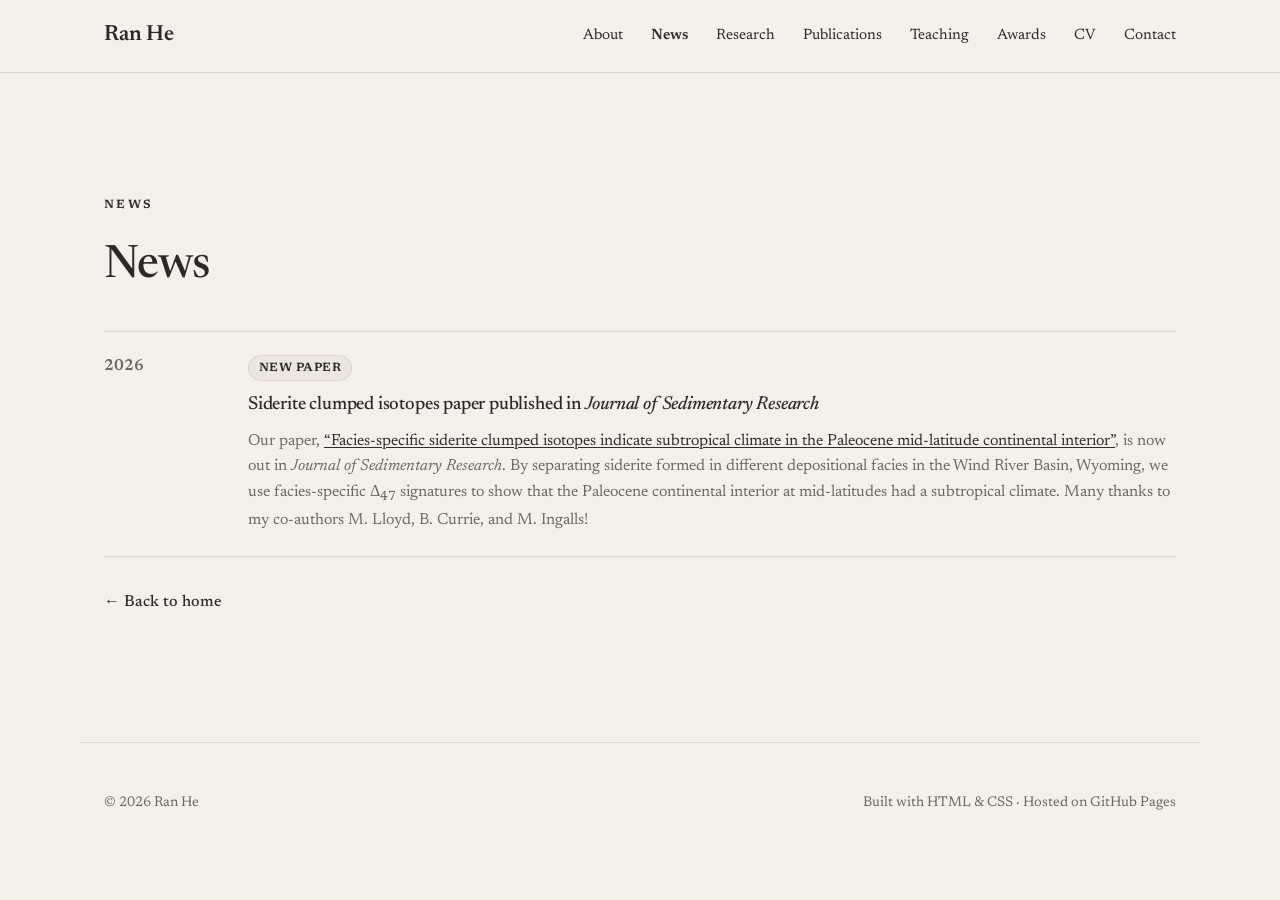
==== news.html @ 81db4480 "Add files via upload" ====
<!DOCTYPE html>
<html lang="en">
<head>
  <link rel="preconnect" href="https://fonts.googleapis.com">
  <link rel="preconnect" href="https://fonts.gstatic.com" crossorigin>
  <link href="https://fonts.googleapis.com/css2?family=Newsreader:ital,opsz,wght@0,6..72,300..700;1,6..72,300..600&display=swap" rel="stylesheet">
  <meta charset="UTF-8">
  <meta name="viewport" content="width=device-width, initial-scale=1.0">

  <title>News | Ran He</title>
  <meta name="description" content="News and updates from Ran He">

  <link rel="stylesheet" href="style.css">

  <!-- ===== Warm stone theme: overrides the colors in style.css ===== -->
  <style>
    :root {
      --sky-bg:          #f3f0eb;  /* page background (warm ivory) */
      --sky-surface:     #faf8f4;  /* cards */
      --sky-tint:        #ebe6de;  /* light stone panels */
      --sky-border:      #ddd6ca;
      --sky-accent:      #8c7f6c;  /* taupe accent */
      --sky-accent-dark: #2e2d2b;  /* links, buttons, labels (charcoal) */
      --sky-ink:         #2b2a28;  /* main text */
      --sky-muted:       #6d675f;  /* secondary text */
    }

    body { background: var(--sky-bg); color: var(--sky-ink); }

    nav { background: rgba(243, 240, 235, 0.94); border-bottom: 1px solid var(--sky-border); }
    nav a, .name, .nav-links a { color: var(--sky-ink); }
    .nav-links a:hover { color: var(--sky-accent-dark); }

    h1, h2, h3 { color: var(--sky-ink); }
    .eyebrow, .section-label, .number, .year { color: var(--sky-accent-dark); }
    .hero-description, .section-intro, .journal { color: var(--sky-muted); }

    .button.primary {
      background: var(--sky-accent-dark);
      border-color: var(--sky-accent-dark);
      color: #fff;
    }
    .button.primary:hover { background: #111; border-color: #111; }
    /* Secondary button now matches the primary (both filled) */
    .button.secondary {
      background: var(--sky-accent-dark);
      border: 1px solid var(--sky-accent-dark);
      color: #fff;
    }
    .button.secondary:hover { background: #111; border-color: #111; }

    .hero-card, .research-card { background: var(--sky-surface); border: 1px solid var(--sky-border); }
    .photo-placeholder { background: var(--sky-tint); color: var(--sky-accent-dark); overflow: hidden; padding: 0; }
    .photo-placeholder img { display: block; width: 100%; height: 100%; object-fit: cover; border-radius: inherit; }
    .cv-box { background: var(--sky-tint); border: 1px solid var(--sky-border); }
    .publication { border-color: var(--sky-border); }

    .contact-links a { color: var(--sky-accent-dark); border-color: var(--sky-border); }
    .contact-links a:hover { background: var(--sky-tint); }

    footer { color: var(--sky-muted); border-color: var(--sky-border); }

    /* Publication links */
    .section-intro a { color: var(--sky-accent-dark); text-decoration: underline; text-underline-offset: 2px; }
    .section-intro a:hover { color: #000; }
    .publication h3 a { color: inherit; text-decoration: none; }
    .publication h3 a:hover { color: var(--sky-accent-dark); text-decoration: underline; }

    /* Research project cards: 2 x 2 grid, 1 column on phones */
    .research-grid { display: grid; grid-template-columns: repeat(2, minmax(0, 1fr)); gap: 24px; }
    @media (max-width: 720px) { .research-grid { grid-template-columns: 1fr; } }
    .card-link { margin-top: 12px; }
    .card-link a { color: var(--sky-accent-dark); font-weight: 500; text-decoration: none; }
    .card-link a:hover { text-decoration: underline; }

    /* Merged TA entry */
    .ta-list { list-style: none; padding: 0; margin: 8px 0 0; }
    .ta-list li { padding: 6px 0; }
    .ta-list li strong { font-weight: 500; }
    .ta-list li p { margin: 4px 0 0; }

    /* ===== Mobile menu (☰ button + pop-up list) ===== */
    .nav-container { position: relative; }
    .menu-toggle {
      display: none;                      /* shown by script when the top links are hidden */
      margin-left: auto; width: 44px; height: 44px; padding: 0;
      background: transparent; border: 1px solid var(--sky-border); border-radius: 10px;
      cursor: pointer; align-items: center; justify-content: center; flex-direction: column; gap: 5px;
    }
    .menu-toggle span {
      display: block; width: 20px; height: 2px; border-radius: 2px;
      background: var(--sky-ink); transition: transform 0.2s, opacity 0.2s;
    }
    nav.links-hidden .menu-toggle { display: inline-flex; }
    nav.menu-open .menu-toggle span:nth-child(1) { transform: translateY(7px) rotate(45deg); }
    nav.menu-open .menu-toggle span:nth-child(2) { opacity: 0; }
    nav.menu-open .menu-toggle span:nth-child(3) { transform: translateY(-7px) rotate(-45deg); }

    .mobile-menu {
      display: none; position: absolute; right: 16px; top: calc(100% + 8px);
      min-width: 200px; padding: 8px; z-index: 200;
      background: var(--sky-surface); border: 1px solid var(--sky-border); border-radius: 14px;
      box-shadow: 0 12px 32px rgba(43, 42, 40, 0.12);
    }
    nav.menu-open .mobile-menu { display: block; }
    .mobile-menu a {
      display: block; padding: 11px 14px; border-radius: 9px;
      color: var(--sky-ink); text-decoration: none; font-size: 1rem;
    }
    .mobile-menu a:hover, .mobile-menu a:focus-visible { background: var(--sky-tint); color: var(--sky-accent-dark); }

    /* ===== News ===== */
    .news-list { list-style: none; padding: 0; margin: 8px 0 0; }
    .news-item {
      display: grid; grid-template-columns: 120px minmax(0, 1fr); gap: 24px;
      padding: 22px 0; border-top: 1px solid var(--sky-border);
    }
    .news-item:last-child { border-bottom: 1px solid var(--sky-border); }
    @media (max-width: 720px) { .news-item { grid-template-columns: 1fr; gap: 6px; } }
    .news-date { margin: 0; font-weight: 600; color: var(--sky-accent-dark); }
    .news-tag {
      display: inline-block; margin: 0 0 8px; padding: 2px 10px;
      font-size: 12px; font-weight: 600; letter-spacing: 0.04em; text-transform: uppercase;
      color: var(--sky-accent-dark); background: var(--sky-tint);
      border: 1px solid var(--sky-border); border-radius: 999px;
    }
    .news-item h3 { margin: 0 0 8px; }
    .news-item p { margin: 0; color: var(--sky-muted); line-height: 1.6; }
    .news-item a { color: var(--sky-accent-dark); text-decoration: underline; text-underline-offset: 2px; }
    .news-item a:hover { color: #000; }

    /* News page */
    .nav-links a[aria-current="page"], .mobile-menu a[aria-current="page"] { color: var(--sky-accent-dark); font-weight: 600; }
    .back-link { margin-top: 32px; }
    .back-link a { color: var(--sky-accent-dark); font-weight: 500; text-decoration: none; }
    .back-link a:hover { text-decoration: underline; }
  </style>
</head>

<body>

  <nav>
    <div class="nav-container">
      <a class="name" href="index.html">Ran He</a>

      <div class="nav-links">
        <a href="index.html#about">About</a>
        <a href="news.html" aria-current="page">News</a>
        <a href="index.html#research">Research</a>
        <a href="index.html#publications">Publications</a>
        <a href="index.html#teaching">Teaching</a>
        <a href="index.html#awards">Awards</a>
        <a href="index.html#cv">CV</a>
        <a href="index.html#contact">Contact</a>
      </div>

      <!-- Mobile: ☰ button + pop-up menu -->
      <button class="menu-toggle" type="button" aria-label="Open menu" aria-expanded="false" aria-controls="mobile-menu">
        <span></span><span></span><span></span>
      </button>

      <div class="mobile-menu" id="mobile-menu">
        <a href="index.html#about">About</a>
        <a href="news.html" aria-current="page">News</a>
        <a href="index.html#research">Research</a>
        <a href="index.html#publications">Publications</a>
        <a href="index.html#teaching">Teaching</a>
        <a href="index.html#awards">Awards</a>
        <a href="index.html#cv">CV</a>
        <a href="index.html#field-areas">Field Areas</a>
        <a href="index.html#contact">Contact</a>
      </div>
    </div>
  </nav>


  <main>

    <!-- NEWS -->
    <!-- To add a post: copy one <li class="news-item"> block and paste it at the TOP of the list (newest first). -->
    <section id="news">

      <p class="section-label">NEWS</p>

      <h2>News</h2>

      <ul class="news-list">

        <li class="news-item">
          <p class="news-date">2026</p>  <!-- e.g. change to "Jun 2026" -->
          <div>
            <span class="news-tag">New paper</span>
            <h3>Siderite clumped isotopes paper published in <em>Journal of Sedimentary Research</em></h3>
            <p>
              Our paper, <a href="https://doi.org/10.2110/jsr.2026.008" target="_blank" rel="noopener">“Facies-specific
              siderite clumped isotopes indicate subtropical climate in the Paleocene mid-latitude continental
              interior”</a>, is now out in <em>Journal of Sedimentary Research</em>. By separating siderite
              formed in different depositional facies in the Wind River Basin, Wyoming, we use facies-specific
              &Delta;<sub>47</sub> signatures to show that the Paleocene continental interior at mid-latitudes
              had a subtropical climate. Many thanks to my co-authors M. Lloyd, B. Currie, and M. Ingalls!
            </p>
          </div>
        </li>

      </ul>

      <p class="back-link"><a href="index.html">&larr; Back to home</a></p>

    </section>

  </main>


  <footer>
    <p>© 2026 Ran He</p>

    <p>
      Built with HTML & CSS · Hosted on GitHub Pages
    </p>
  </footer>


  <!-- ===== Mobile menu ===== -->
  <script>
    (function () {
      var nav = document.querySelector("body > nav");
      var links = nav.querySelector(".nav-links");
      var btn = nav.querySelector(".menu-toggle");
      var menu = nav.querySelector(".mobile-menu");

      function setOpen(open) {
        nav.classList.toggle("menu-open", open);
        btn.setAttribute("aria-expanded", open ? "true" : "false");
        btn.setAttribute("aria-label", open ? "Close menu" : "Open menu");
      }

      // Show the ☰ button whenever style.css hides the top links (phones, narrow windows)
      function check() {
        var hidden = getComputedStyle(links).display === "none";
        nav.classList.toggle("links-hidden", hidden);
        if (!hidden) setOpen(false);
      }

      btn.addEventListener("click", function (e) {
        e.stopPropagation();
        setOpen(!nav.classList.contains("menu-open"));
      });
      menu.addEventListener("click", function (e) {
        if (e.target.tagName === "A") setOpen(false);       // close after choosing
      });
      document.addEventListener("click", function (e) {
        if (!nav.contains(e.target)) setOpen(false);         // tap outside closes
      });
      document.addEventListener("keydown", function (e) {
        if (e.key === "Escape") setOpen(false);
      });
      window.addEventListener("resize", check);
      check();
    })();
  </script>



</body>
</html>
---- style.css ----
:root {
  --background: #f4f1ea;
  --surface: #ffffff;
  --text: #1b1915;
  --muted: #6c665b;
  --accent: #a6482e;
  --accent-light: #ece2d6;
  --border: #e2dace;
  --max-width: 1120px;

  --font-display: "Newsreader", Georgia, "Times New Roman", serif;
  --font-body: "Newsreader", Georgia, "Times New Roman", serif;
}

* { box-sizing: border-box; }
html { scroll-behavior: smooth; }

body {
  margin: 0;
  font-family: var(--font-body);
  font-optical-sizing: auto;
  background: var(--background);
  color: var(--text);
  line-height: 1.7;
}

h1, h2, h3, .name {
  font-family: var(--font-display);
  font-optical-sizing: auto;
  font-weight: 500;
  letter-spacing: -0.01em;
}

a { color: inherit; text-decoration: none; }

/* NAV */
nav {
  position: sticky;
  top: 0;
  z-index: 10;
  background: rgba(244, 241, 234, 0.92);
  backdrop-filter: blur(12px);
  border-bottom: 1px solid var(--border);
}
.nav-container {
  max-width: var(--max-width);
  margin: auto;
  height: 72px;
  padding: 0 24px;
  display: flex;
  align-items: center;
  justify-content: space-between;
}
.name { font-weight: 600; font-size: 22px; }
.nav-links { display: flex; gap: 28px; font-size: 15px; }
.nav-links a:hover { color: var(--accent); }

/* LAYOUT */
main { max-width: var(--max-width); margin: auto; padding: 0 24px; }
section { padding: 110px 0; }

/* HERO */
.hero {
  min-height: calc(100vh - 72px);
  display: grid;
  grid-template-columns: 1.6fr 0.8fr;
  gap: 90px;
  align-items: center;
}
.eyebrow,
.section-label {
  font-family: var(--font-body);
  font-size: 12px;
  letter-spacing: 0.2em;
  text-transform: uppercase;
  font-weight: 600;
  color: var(--accent);
}
.hero h1 {
  font-size: clamp(48px, 7vw, 84px);
  line-height: 1.03;
  margin: 18px 0 30px;
  letter-spacing: -0.02em;
  font-weight: 500;
}
.hero h1 span { color: var(--accent); font-style: italic; }
.hero-description {
  font-size: 21px;
  line-height: 1.6;
  max-width: 700px;
  color: var(--muted);
}
.buttons { margin-top: 40px; display: flex; gap: 14px; }
.button {
  font-family: var(--font-body);
  display: inline-block;
  padding: 13px 24px;
  border-radius: 8px;
  font-weight: 600;
  font-size: 15px;
}
.primary { background: var(--accent); color: white; }
.secondary { border: 1px solid var(--border); background: var(--surface); }

/* HERO CARD */
.hero-card {
  background: var(--surface);
  border: 1px solid var(--border);
  border-radius: 18px;
  padding: 24px;
  box-shadow: 0 12px 35px rgba(0, 0, 0, 0.05);
}
.photo-placeholder {
  width: 100%;
  aspect-ratio: 4 / 5;
  background: var(--accent-light);
  display: flex;
  justify-content: center;
  align-items: center;
  border-radius: 12px;
  color: var(--accent);
  font-size: 12px;
  letter-spacing: 0.12em;
}
.hero-card h2 { margin-bottom: 3px; font-size: 24px; }
.hero-card p { margin: 0; color: var(--muted); }

/* SECTION HEADINGS */
section > h2 {
  font-size: 46px;
  margin: 8px 0 25px;
  letter-spacing: -0.02em;
  font-weight: 500;
}
.section-intro { max-width: 800px; font-size: 20px; color: var(--muted); }

/* RESEARCH */
.research-grid {
  display: grid;
  grid-template-columns: repeat(3, 1fr);
  gap: 22px;
  margin-top: 45px;
}
.research-card {
  background: var(--surface);
  padding: 30px;
  border: 1px solid var(--border);
  border-radius: 14px;
}
.research-card .number {
  font-family: var(--font-body);
  color: var(--accent);
  font-size: 13px;
  font-weight: 700;
  margin-bottom: 45px;
}
.research-card h3 { font-size: 22px; margin-bottom: 15px; }
.research-card p { color: var(--muted); }

/* PUBLICATIONS */
.publication {
  display: grid;
  grid-template-columns: 100px 1fr;
  border-top: 1px solid var(--border);
  padding: 28px 0;
}
.publication:last-child { border-bottom: 1px solid var(--border); }
.publication h3 { margin: 0 0 6px; font-size: 21px; line-height: 1.4; }
.publication p { margin: 4px 0; }
.year { color: var(--accent); font-weight: 700; }
.journal { color: var(--muted); font-style: italic; }

/* CV */
.cv-box {
  padding: 45px;
  background: var(--accent-light);
  border-radius: 18px;
  display: flex;
  align-items: center;
  justify-content: space-between;
  gap: 40px;
}
.cv-box h2 { font-size: 44px; margin: 7px 0; letter-spacing: -0.02em; }

/* CONTACT */
.contact-links { margin-top: 35px; display: flex; flex-wrap: wrap; gap: 20px; }
.contact-links a { padding-bottom: 3px; border-bottom: 1px solid var(--accent); }

/* FOOTER */
footer {
  max-width: var(--max-width);
  margin: auto;
  padding: 35px 24px 60px;
  border-top: 1px solid var(--border);
  display: flex;
  justify-content: space-between;
  color: var(--muted);
  font-size: 14px;
}

/* MOBILE */
@media (max-width: 800px) {
  .nav-links { display: none; }
  .hero { grid-template-columns: 1fr; padding-top: 70px; gap: 50px; }
  .hero-card { max-width: 400px; }
  .research-grid { grid-template-columns: 1fr; }
  .publication { grid-template-columns: 1fr; }
  .cv-box { flex-direction: column; align-items: flex-start; }
  footer { flex-direction: column; }
}
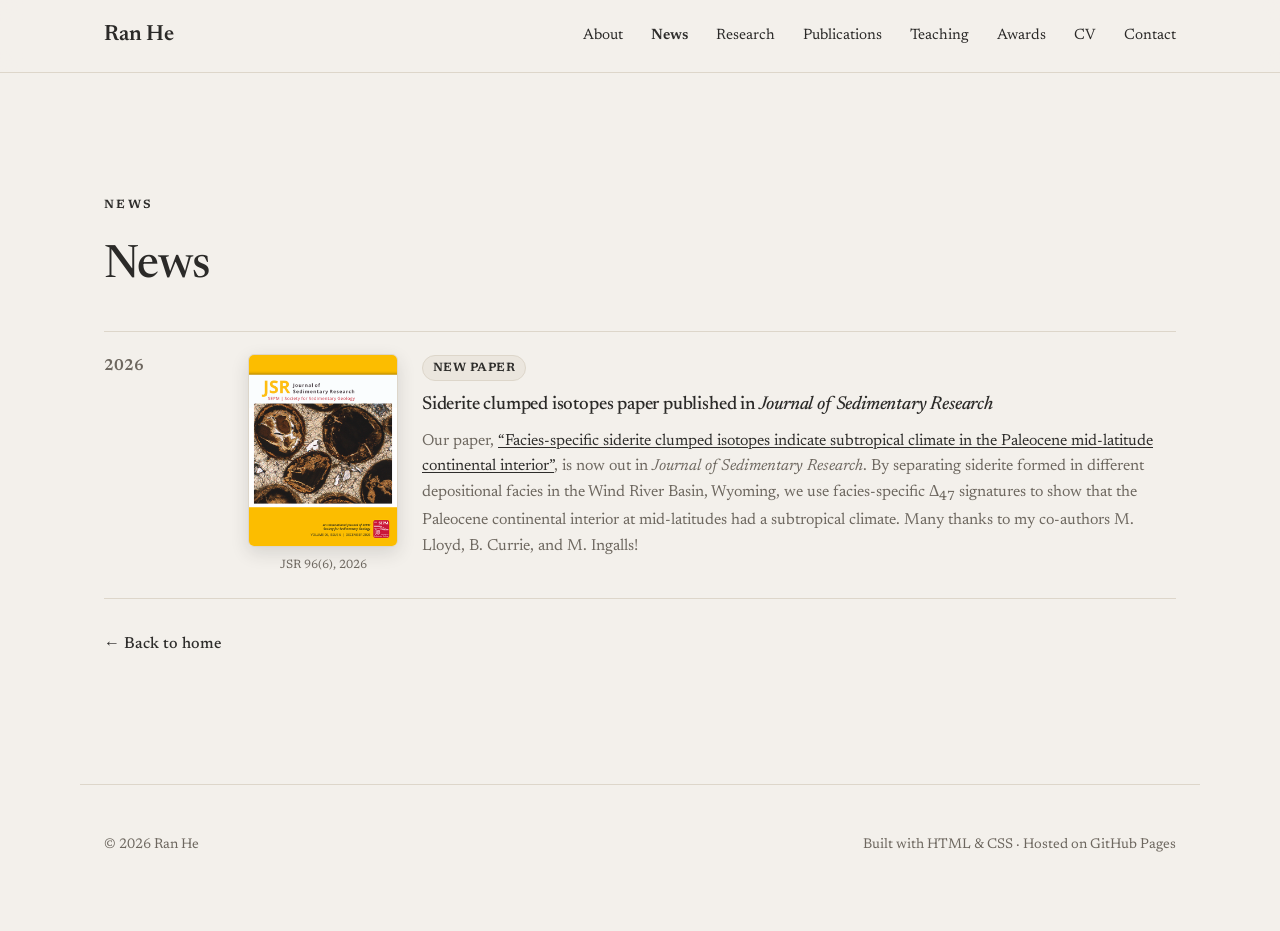
==== commit 5029dd60: "Update news.html" ====
--- a/news.html
+++ b/news.html
@@ -128,6 +128,23 @@
     .news-item p { margin: 0; color: var(--sky-muted); line-height: 1.6; }
     .news-item a { color: var(--sky-accent-dark); text-decoration: underline; text-underline-offset: 2px; }
     .news-item a:hover { color: #000; }
+
+    /* Cover image next to a news post */
+    .news-body { display: flex; gap: 24px; align-items: flex-start; }
+    .news-cover {
+      flex: none; width: 150px; margin: 0;
+    }
+    .news-cover img {
+      display: block; width: 100%; height: auto; border-radius: 6px;
+      border: 1px solid var(--sky-border);
+      box-shadow: 0 6px 18px rgba(43, 42, 40, 0.14);
+    }
+    .news-cover a { text-decoration: none; }
+    .news-cover figcaption { margin-top: 8px; font-size: 12px; color: var(--sky-muted); text-align: center; }
+    @media (max-width: 720px) {
+      .news-body { flex-direction: column; }
+      .news-cover { width: 140px; }
+    }
 
     /* News page */
     .nav-links a[aria-current="page"], .mobile-menu a[aria-current="page"] { color: var(--sky-accent-dark); font-weight: 600; }
@@ -188,7 +205,16 @@
 
         <li class="news-item">
           <p class="news-date">2026</p>  <!-- e.g. change to "Jun 2026" -->
-          <div>
+          <div class="news-body">
+            <!-- Cover image: put the file "jsr-cover.jpg" next to news.html (hidden automatically if missing) -->
+            <figure class="news-cover">
+              <a href="https://doi.org/10.2110/jsr.2026.008" target="_blank" rel="noopener">
+                <img src="jsr-cover.jpg" alt="Cover of Journal of Sedimentary Research, volume 96, issue 6"
+                     onerror="this.closest('figure').style.display='none'">
+              </a>
+              <figcaption>JSR 96(6), 2026</figcaption>
+            </figure>
+            <div>
             <span class="news-tag">New paper</span>
             <h3>Siderite clumped isotopes paper published in <em>Journal of Sedimentary Research</em></h3>
             <p>
@@ -199,6 +225,7 @@
               &Delta;<sub>47</sub> signatures to show that the Paleocene continental interior at mid-latitudes
               had a subtropical climate. Many thanks to my co-authors M. Lloyd, B. Currie, and M. Ingalls!
             </p>
+            </div>
           </div>
         </li>
 
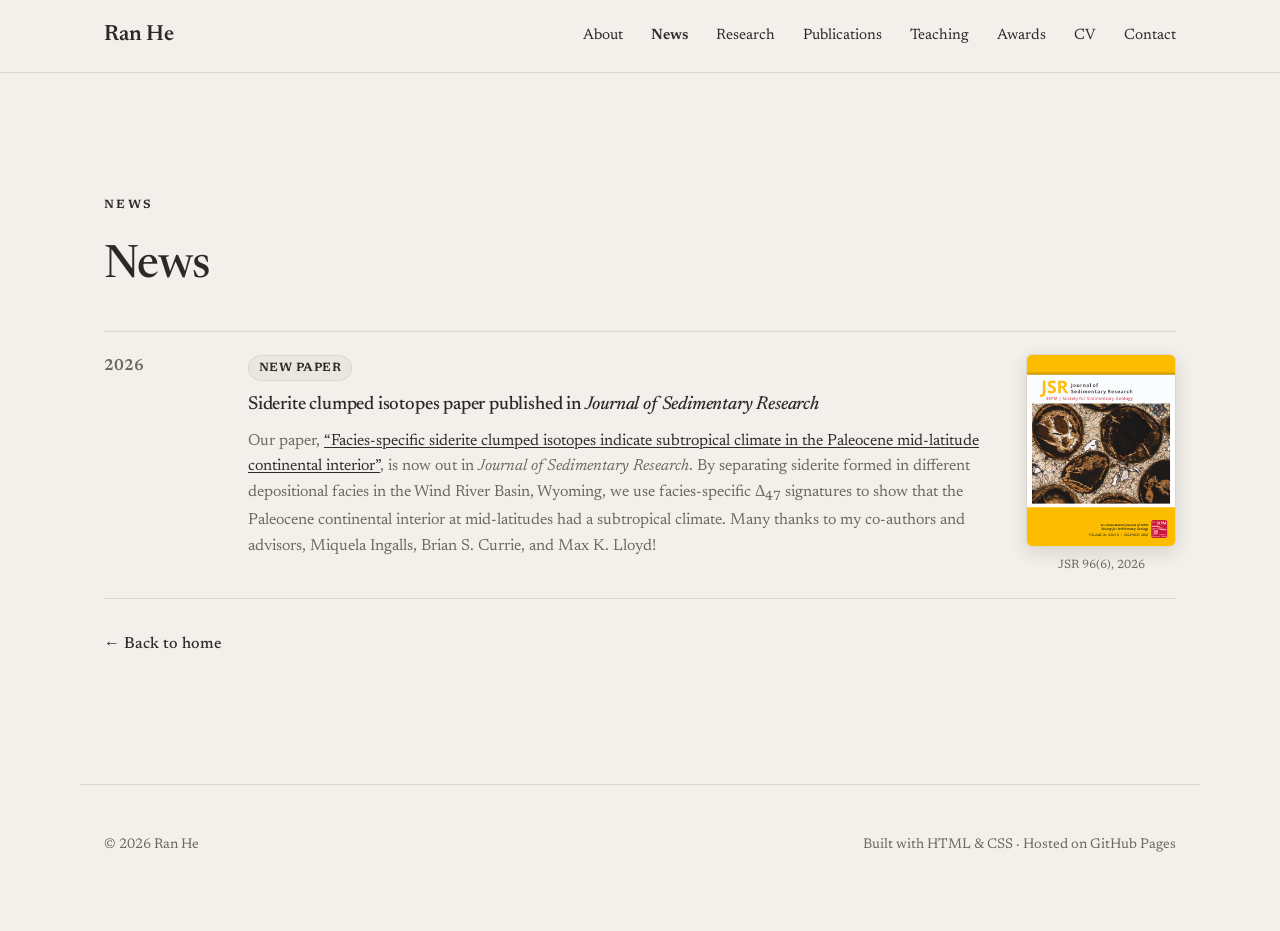
==== commit 3da5bd38: "Update news.html" ====
--- a/news.html
+++ b/news.html
@@ -206,14 +206,6 @@
         <li class="news-item">
           <p class="news-date">2026</p>  <!-- e.g. change to "Jun 2026" -->
           <div class="news-body">
-            <!-- Cover image: put the file "jsr-cover.jpg" next to news.html (hidden automatically if missing) -->
-            <figure class="news-cover">
-              <a href="https://doi.org/10.2110/jsr.2026.008" target="_blank" rel="noopener">
-                <img src="jsr-cover.jpg" alt="Cover of Journal of Sedimentary Research, volume 96, issue 6"
-                     onerror="this.closest('figure').style.display='none'">
-              </a>
-              <figcaption>JSR 96(6), 2026</figcaption>
-            </figure>
             <div>
             <span class="news-tag">New paper</span>
             <h3>Siderite clumped isotopes paper published in <em>Journal of Sedimentary Research</em></h3>
@@ -223,9 +215,17 @@
               interior”</a>, is now out in <em>Journal of Sedimentary Research</em>. By separating siderite
               formed in different depositional facies in the Wind River Basin, Wyoming, we use facies-specific
               &Delta;<sub>47</sub> signatures to show that the Paleocene continental interior at mid-latitudes
-              had a subtropical climate. Many thanks to my co-authors M. Lloyd, B. Currie, and M. Ingalls!
+              had a subtropical climate. Many thanks to my co-authors and advisors, Miquela Ingalls, Brian S. Currie, and Max K. Lloyd!
             </p>
             </div>
+            <!-- Cover image: put the file "jsr-cover.jpg" next to news.html (hidden automatically if missing) -->
+            <figure class="news-cover">
+              <a href="https://doi.org/10.2110/jsr.2026.008" target="_blank" rel="noopener">
+                <img src="jsr-cover.jpg" alt="Cover of Journal of Sedimentary Research, volume 96, issue 6"
+                     onerror="this.closest('figure').style.display='none'">
+              </a>
+              <figcaption>JSR 96(6), 2026</figcaption>
+            </figure>
           </div>
         </li>
 
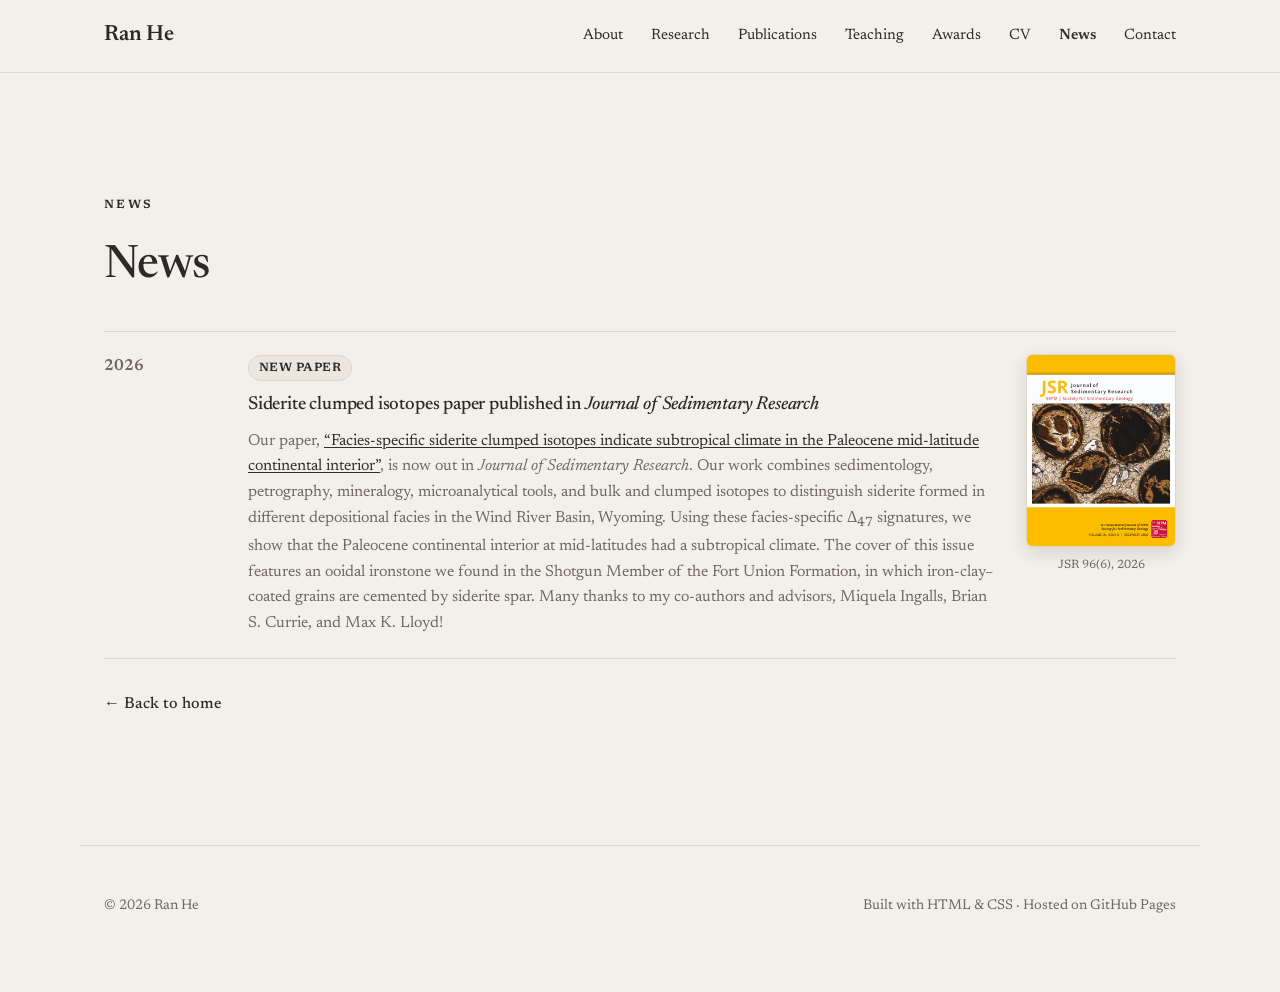
==== commit 88919377: "Update news.html" ====
--- a/news.html
+++ b/news.html
@@ -162,12 +162,12 @@
 
       <div class="nav-links">
         <a href="index.html#about">About</a>
-        <a href="news.html" aria-current="page">News</a>
         <a href="index.html#research">Research</a>
         <a href="index.html#publications">Publications</a>
         <a href="index.html#teaching">Teaching</a>
         <a href="index.html#awards">Awards</a>
         <a href="index.html#cv">CV</a>
+        <a href="news.html" aria-current="page">News</a>
         <a href="index.html#contact">Contact</a>
       </div>
 
@@ -178,12 +178,12 @@
 
       <div class="mobile-menu" id="mobile-menu">
         <a href="index.html#about">About</a>
-        <a href="news.html" aria-current="page">News</a>
         <a href="index.html#research">Research</a>
         <a href="index.html#publications">Publications</a>
         <a href="index.html#teaching">Teaching</a>
         <a href="index.html#awards">Awards</a>
         <a href="index.html#cv">CV</a>
+        <a href="news.html" aria-current="page">News</a>
         <a href="index.html#field-areas">Field Areas</a>
         <a href="index.html#contact">Contact</a>
       </div>
@@ -212,10 +212,14 @@
             <p>
               Our paper, <a href="https://doi.org/10.2110/jsr.2026.008" target="_blank" rel="noopener">“Facies-specific
               siderite clumped isotopes indicate subtropical climate in the Paleocene mid-latitude continental
-              interior”</a>, is now out in <em>Journal of Sedimentary Research</em>. By separating siderite
-              formed in different depositional facies in the Wind River Basin, Wyoming, we use facies-specific
-              &Delta;<sub>47</sub> signatures to show that the Paleocene continental interior at mid-latitudes
-              had a subtropical climate. Many thanks to my co-authors and advisors, Miquela Ingalls, Brian S. Currie, and Max K. Lloyd!
+              interior”</a>, is now out in <em>Journal of Sedimentary Research</em>. Our work combines
+              sedimentology, petrography, mineralogy, microanalytical tools, and bulk and clumped isotopes to
+              distinguish siderite formed in different depositional facies in the Wind River Basin, Wyoming. Using
+              these facies-specific &Delta;<sub>47</sub> signatures, we show that the Paleocene continental interior
+              at mid-latitudes had a subtropical climate. The cover of this issue features an ooidal ironstone we
+              found in the Shotgun Member of the Fort Union Formation, in which iron-clay–coated grains are cemented
+              by siderite spar. Many thanks to my co-authors and advisors, Miquela Ingalls, Brian S. Currie, and
+              Max K. Lloyd!
             </p>
             </div>
             <!-- Cover image: put the file "jsr-cover.jpg" next to news.html (hidden automatically if missing) -->
